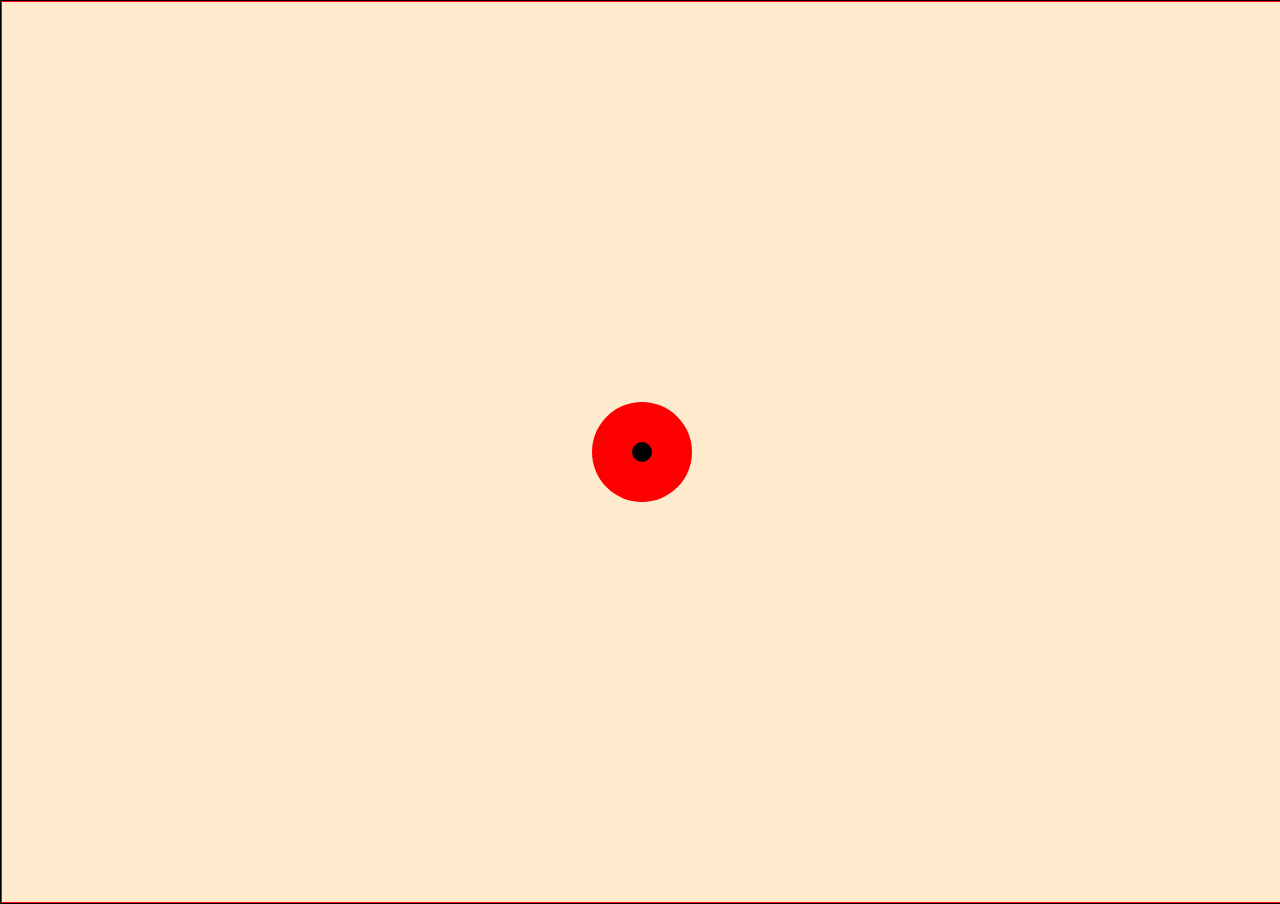
==== pc_game/index.html @ 61aeed94 "Added README.md. Made a barebones index.html and made a script for rendering prometheus (red dot) an" ====
<!-- GUI incuding Canvas for game and debugging window-->
<!-- REFERENCES: https://developer.mozilla.org/en-US/docs/Web/API/Canvas_API/Tutorial/Basic_usage -->

<!doctype html>
<html>
    <head>
        <title>Limited Livers</title>
        <style>
            body {
                margin: 0;
                background: maroon;
                border: 1px solid black;
            }

            canvas {
                display: block;
                border: 1px solid red;
                background: blanchedalmond;

            }
        </style>
    </head>

    <body>

        <canvas id="gameCanvas" ></canvas>

        <script src="game.js"></script>
    </body>
</html>
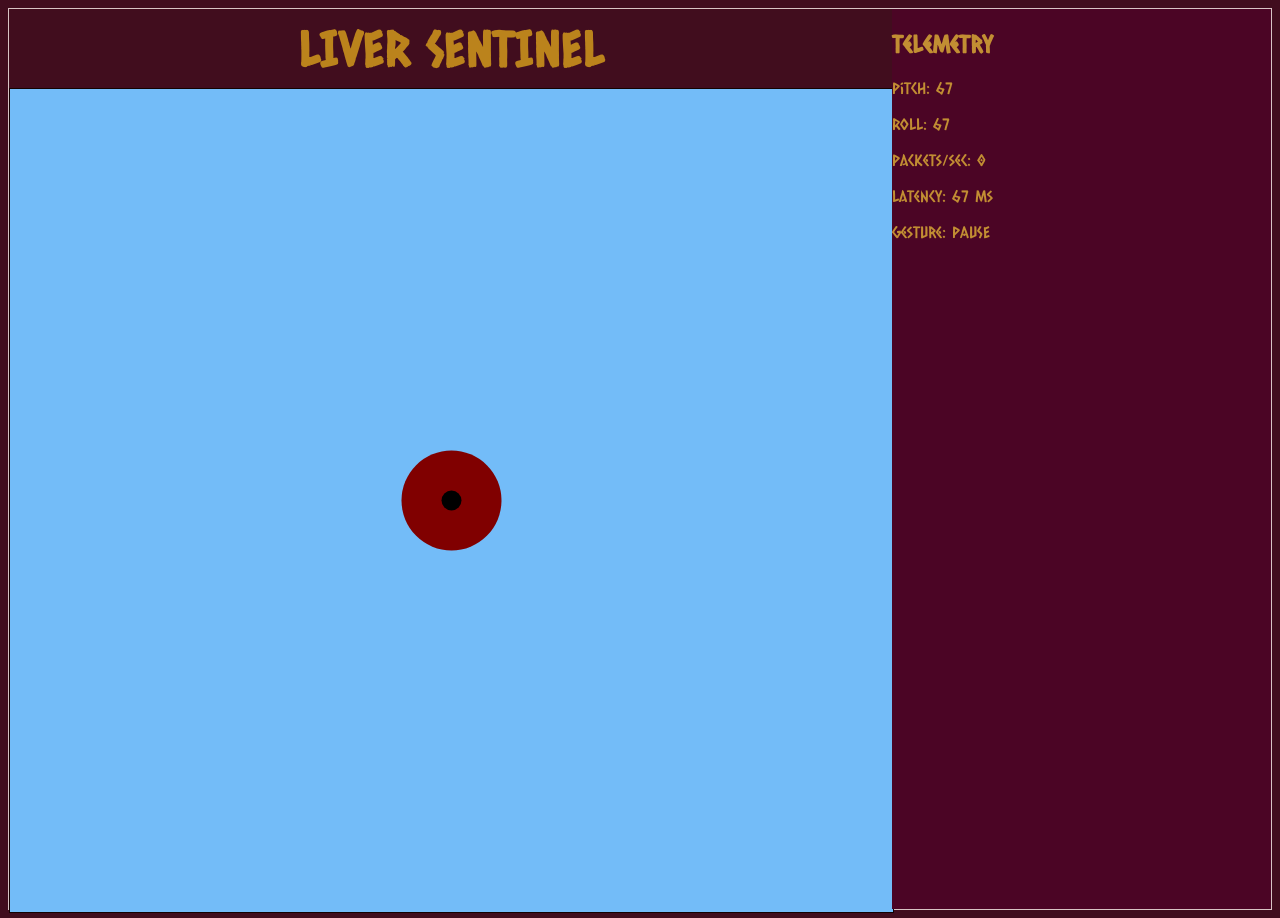
==== commit f2d94ce4: "Added telemetry section to game" ====
--- a/pc_game/index.html
+++ b/pc_game/index.html
@@ -4,27 +4,31 @@
 <!doctype html>
 <html>
     <head>
-        <title>Limited Livers</title>
-        <style>
-            body {
-                margin: 0;
-                background: maroon;
-                border: 1px solid black;
-            }
-
-            canvas {
-                display: block;
-                border: 1px solid red;
-                background: blanchedalmond;
-
-            }
-        </style>
+        <title>4011-Project</title>
+        <link rel="stylesheet" href="style.css">
+        <link rel="preconnect" href="https://fonts.googleapis.com">
+        <link rel="preconnect" href="https://fonts.gstatic.com" crossorigin>
+        <link href="https://fonts.googleapis.com/css2?family=Caesar+Dressing&display=swap" rel="stylesheet">
+        
     </head>
 
     <body>
+        <section id="gameSection">
+            <h1 id="gameTitle">LIVER SENTINEL</h1>
+            <canvas id="gameCanvas"></canvas>
+        </section>
+        
+        <section id="telemetrySection">
+            <h2>Telemetry</h2>
 
-        <canvas id="gameCanvas" ></canvas>
+            <p>Pitch: <span id="pitchValue">0</span></p>
+            <p>Roll: <span id="rollValue">0</span></p>
+            <p>Packets/sec: <span id="packetValue">0</span></p>
+            <p>Latency: <span id="latencyValue">0</span> ms</p>
+            <p>Gesture: <span id="gestureValue">None</span></p>
+        </section>
 
         <script src="game.js"></script>
     </body>
+
 </html>
--- a/pc_game/style.css
+++ b/pc_game/style.css
@@ -0,0 +1,56 @@
+body {
+    display: flex;
+
+    height: 100vh;
+
+    background: rgb(65, 13, 30);
+    border: 1px solid rgb(216, 196, 196);
+
+    overflow: hidden;
+}
+
+canvas {
+    flex: 1;
+
+    width: 100%;
+    height: 100%;
+
+    display: block;
+    
+    border: 1px solid rgb(21, 2, 2);
+    background: rgb(115, 188, 248);
+}
+
+#gameSection {
+    flex: 7;
+
+    display: flex;
+    flex-direction: column;
+
+    box-sizing: border-box;
+}
+
+#telemetrySection {
+
+    flex: 3;
+
+    box-sizing: border-box;
+
+    background: rgb(75, 5, 37);
+    color: rgb(194, 142, 51);
+
+    font-family: "Caesar Dressing";
+}
+
+#gameTitle {
+
+    font-family: "Caesar Dressing";
+
+    color: rgb(187, 131, 28);
+
+    text-align: center;
+
+    font-size: 48px;
+
+    margin: 10px 0;
+}
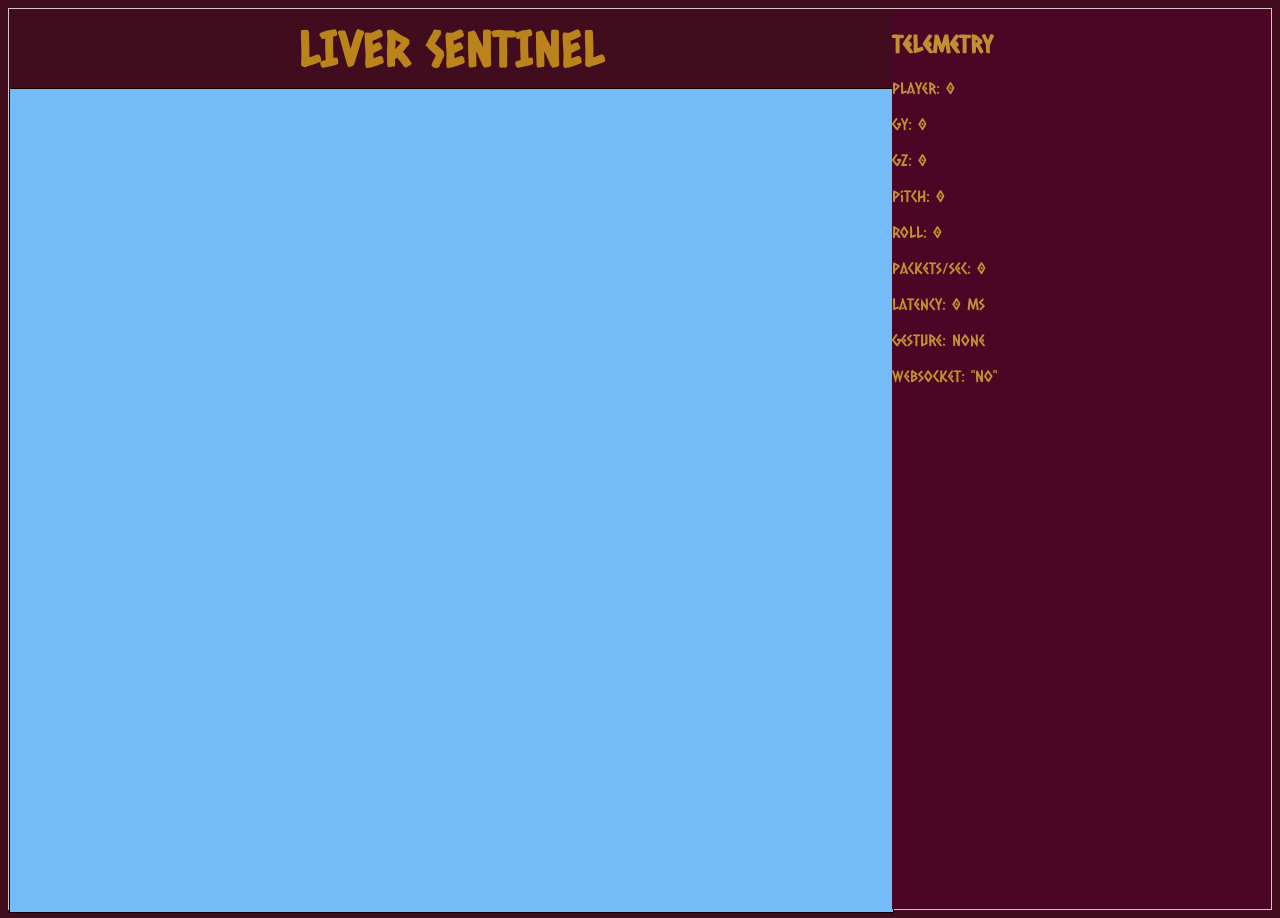
==== commit 31198ac9: "Added python backend with serial port and websocket to html page, untested with base node" ====
--- a/pc_game/index.html
+++ b/pc_game/index.html
@@ -21,11 +21,16 @@
         <section id="telemetrySection">
             <h2>Telemetry</h2>
 
+            <p>Player: <span id="playerIndex">0</span></p>
+            <p>gy: <span id="gyValue">0</span></p>
+            <p>gz: <span id="gzValue">0</span></p>
+            
             <p>Pitch: <span id="pitchValue">0</span></p>
             <p>Roll: <span id="rollValue">0</span></p>
             <p>Packets/sec: <span id="packetValue">0</span></p>
             <p>Latency: <span id="latencyValue">0</span> ms</p>
             <p>Gesture: <span id="gestureValue">None</span></p>
+            <p>Websocket: <span id="websocketValue">"NO"</span></p>
         </section>
 
         <script src="game.js"></script>
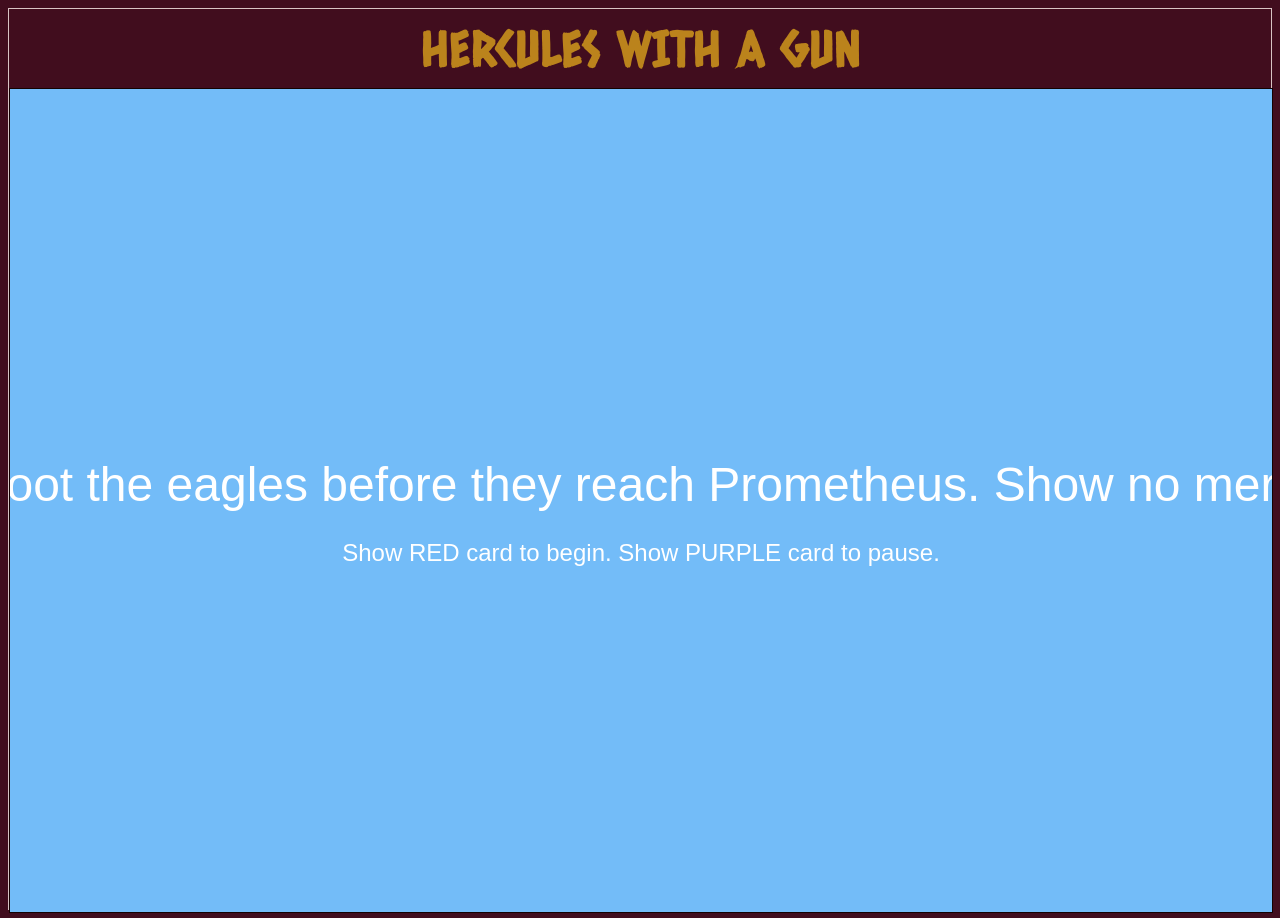
==== commit 0dcb4698: "Added eagle animations and animation sprites" ====
--- a/pc_game/index.html
+++ b/pc_game/index.html
@@ -14,23 +14,8 @@
 
     <body>
         <section id="gameSection">
-            <h1 id="gameTitle">LIVER SENTINEL</h1>
+            <h1 id="gameTitle">HERCULES WITH A GUN</h1>
             <canvas id="gameCanvas"></canvas>
-        </section>
-        
-        <section id="telemetrySection">
-            <h2>Telemetry</h2>
-
-            <p>Player: <span id="playerIndex">0</span></p>
-            <p>gy: <span id="gyValue">0</span></p>
-            <p>gz: <span id="gzValue">0</span></p>
-            
-            <p>Pitch: <span id="pitchValue">0</span></p>
-            <p>Roll: <span id="rollValue">0</span></p>
-            <p>Packets/sec: <span id="packetValue">0</span></p>
-            <p>Latency: <span id="latencyValue">0</span> ms</p>
-            <p>Gesture: <span id="gestureValue">None</span></p>
-            <p>Websocket: <span id="websocketValue">"NO"</span></p>
         </section>
 
         <script src="game.js"></script>
--- a/pc_game/style.css
+++ b/pc_game/style.css
@@ -30,18 +30,6 @@
     box-sizing: border-box;
 }
 
-#telemetrySection {
-
-    flex: 3;
-
-    box-sizing: border-box;
-
-    background: rgb(75, 5, 37);
-    color: rgb(194, 142, 51);
-
-    font-family: "Caesar Dressing";
-}
-
 #gameTitle {
 
     font-family: "Caesar Dressing";
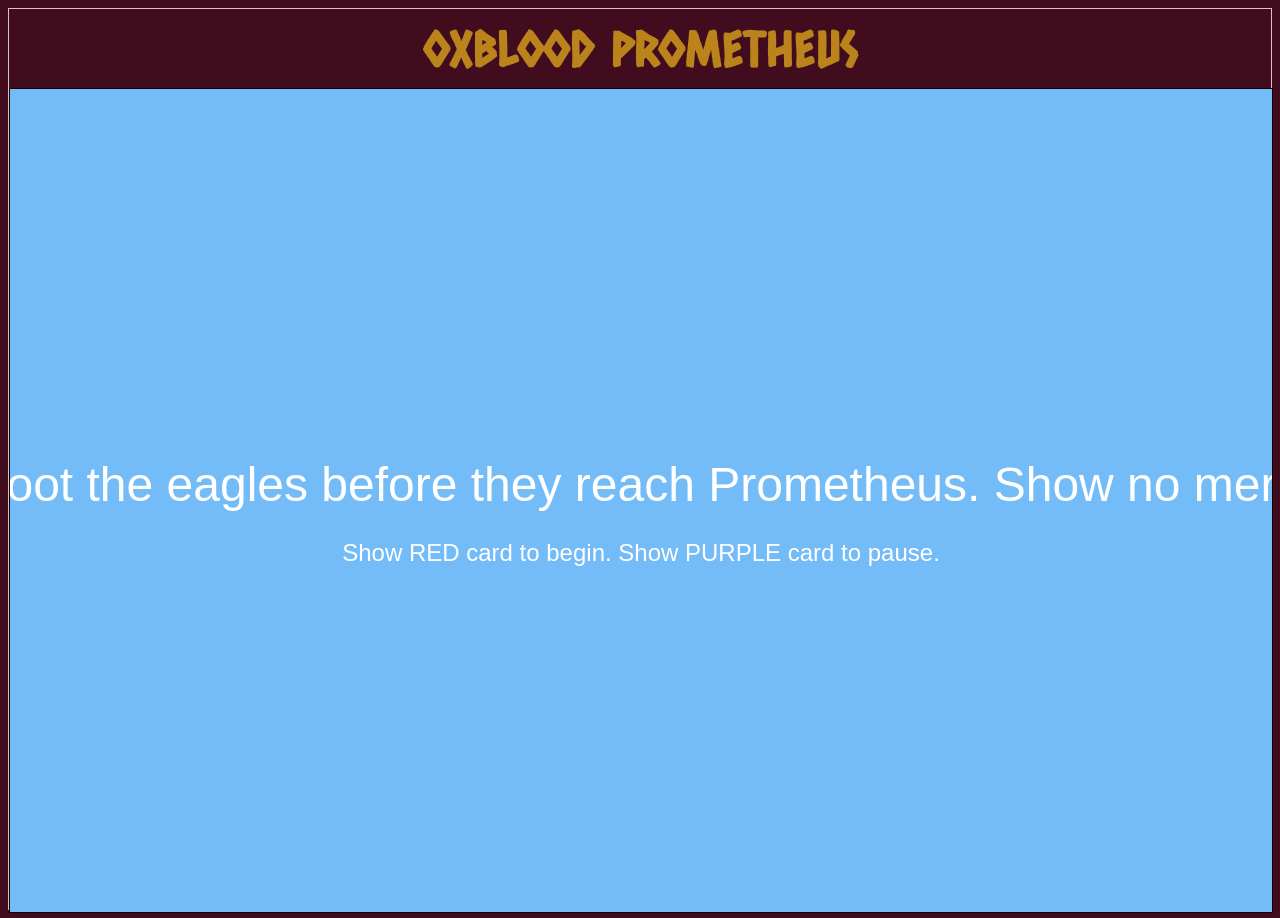
==== commit b6df2d35: "Updated pause screen" ====
--- a/pc_game/index.html
+++ b/pc_game/index.html
@@ -14,7 +14,7 @@
 
     <body>
         <section id="gameSection">
-            <h1 id="gameTitle">HERCULES WITH A GUN</h1>
+            <h1 id="gameTitle">OXBLOOD PROMETHEUS</h1>
             <canvas id="gameCanvas"></canvas>
         </section>
 
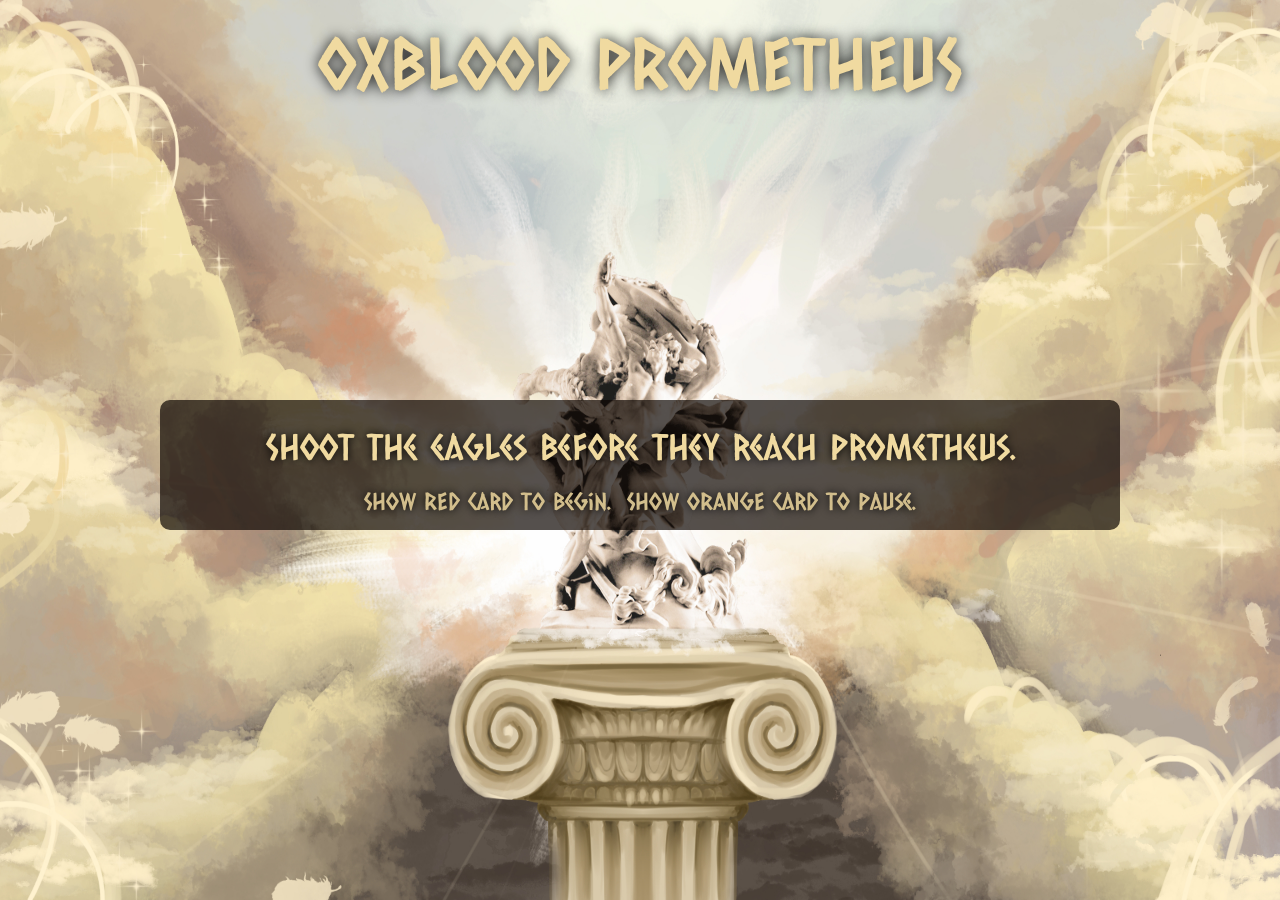
==== commit cbdbfb56: "graphics update" ====
--- a/pc_game/index.html
+++ b/pc_game/index.html
@@ -14,7 +14,6 @@
 
     <body>
         <section id="gameSection">
-            <h1 id="gameTitle">OXBLOOD PROMETHEUS</h1>
             <canvas id="gameCanvas"></canvas>
         </section>
 
--- a/pc_game/style.css
+++ b/pc_game/style.css
@@ -1,44 +1,29 @@
+html, body {
+    margin: 0;
+    padding: 0;
+    width: 100%;
+    height: 100%;
+    overflow: hidden;
+    background: black;
+}
+
 body {
     display: flex;
+}
 
-    height: 100vh;
-
-    background: rgb(65, 13, 30);
-    border: 1px solid rgb(216, 196, 196);
-
-    overflow: hidden;
+#gameSection {
+    display: flex;
+    flex: 1;
+    width: 100%;
+    height: 100%;
+    box-sizing: border-box;
 }
 
 canvas {
     flex: 1;
-
     width: 100%;
     height: 100%;
-
     display: block;
-    
-    border: 1px solid rgb(21, 2, 2);
-    background: rgb(115, 188, 248);
+    border: none;
+    background: rgb(200, 180, 130);
 }
-
-#gameSection {
-    flex: 7;
-
-    display: flex;
-    flex-direction: column;
-
-    box-sizing: border-box;
-}
-
-#gameTitle {
-
-    font-family: "Caesar Dressing";
-
-    color: rgb(187, 131, 28);
-
-    text-align: center;
-
-    font-size: 48px;
-
-    margin: 10px 0;
-}
